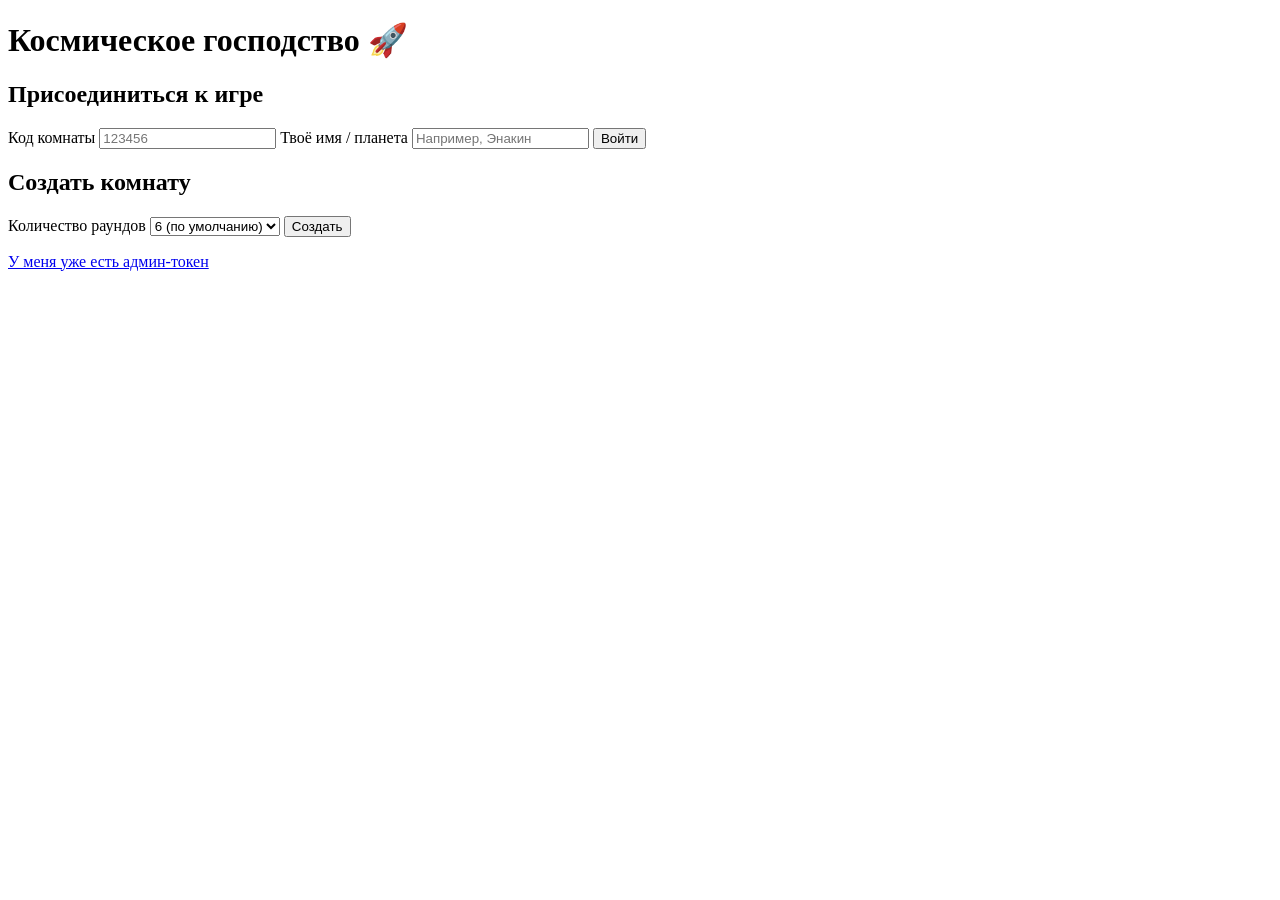
==== index.html @ 9dbd425e "Add files via upload" ====
<!DOCTYPE html>
<html lang="ru">
<head>
  <meta charset="UTF-8" />
  <meta name="viewport" content="width=device-width, initial-scale=1.0" />
  <title>Космическое господство — вход</title>
  <link rel="stylesheet" href="css/style.css" />
</head>
<body>
  <div class="container">
    <h1 class="title">Космическое господство 🚀</h1>

    <div class="card-grid">
      <!-- ИГРОК -->
      <div class="card">
        <h2>Присоединиться к игре</h2>
        <label>Код комнаты
          <input id="join-code" type="text" placeholder="123456" maxlength="6" inputmode="numeric" />
        </label>
        <label>Твоё имя / планета
          <input id="join-name" type="text" placeholder="Например, Энакин" maxlength="64" />
        </label>
        <button id="btn-join" class="btn btn-primary">Войти</button>
        <p id="join-error" class="error"></p>
      </div>

      <!-- АДМИН -->
      <div class="card">
        <h2>Создать комнату</h2>
        <label>Количество раундов
          <select id="rounds-total">
            <option value="6" selected>6 (по умолчанию)</option>
            <option value="5">5</option>
            <option value="7">7</option>
            <option value="8">8</option>
            <option value="10">10</option>
          </select>
        </label>
        <button id="btn-create" class="btn btn-secondary">Создать</button>
        <p id="create-error" class="error"></p>
      </div>
    </div>

    <div class="footer">
      <a href="admin.html">У меня уже есть админ-токен</a>
    </div>
  </div>

  <script src="js/config.js"></script>
  <script src="js/storage.js"></script>
  <script src="js/api.js"></script>
  <script src="js/index.js"></script>
</body>
</html>
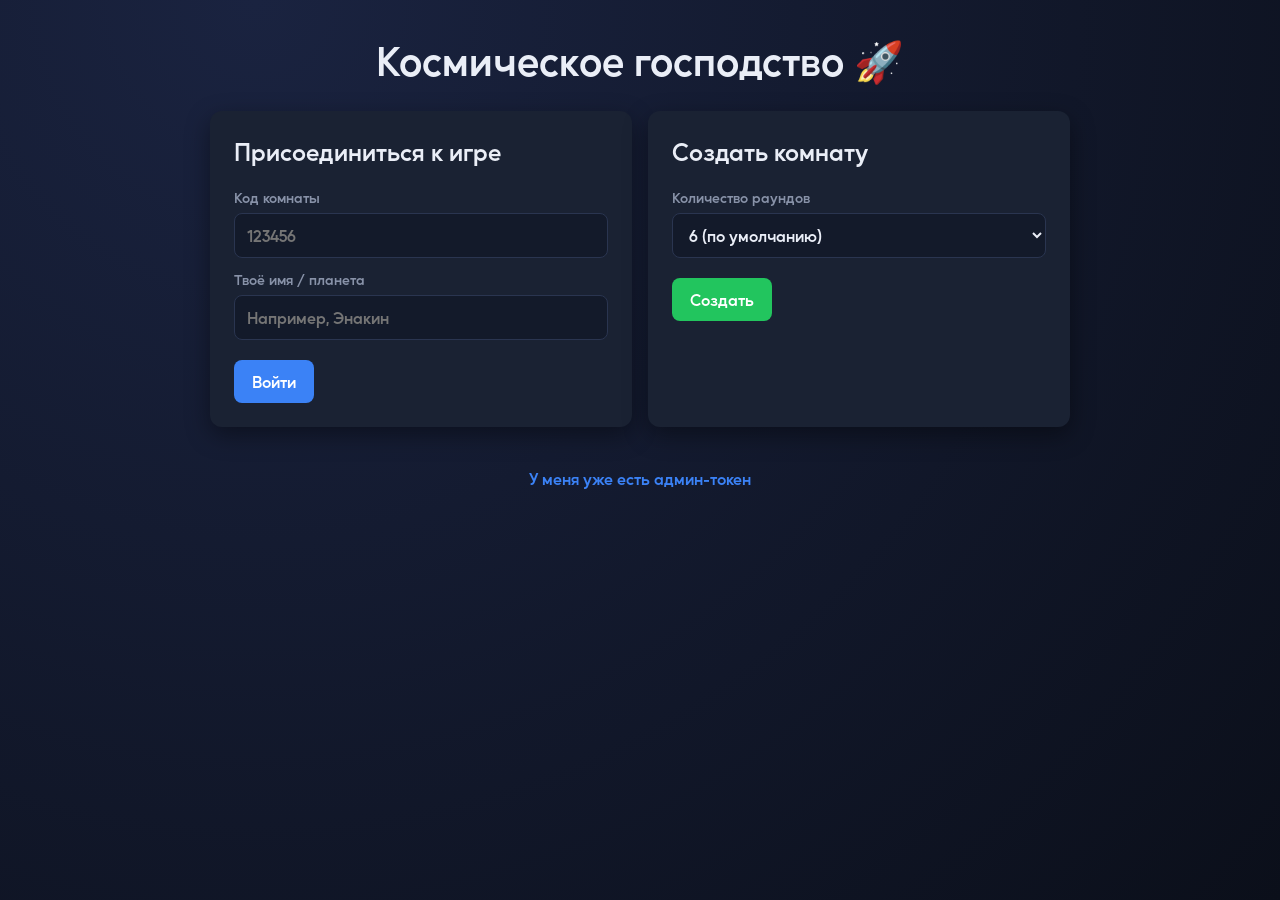
==== commit db894cd2: "Update index.html" ====
--- a/index.html
+++ b/index.html
@@ -51,4 +51,4 @@
   <script src="js/api.js"></script>
   <script src="js/index.js"></script>
 </body>
-</html>+</html>
--- a/css/style.css
+++ b/css/style.css
@@ -0,0 +1,432 @@
+/* css/style.css */
+@font-face {
+  font-family: "Musticapro";
+  src: url("../fonts/MusticaproSemibold.woff") format("woff"),
+       url("../fonts/MusticaproSemibold.ttf") format("truetype");
+  font-weight: 600;
+  font-style: normal;
+}
+
+:root {
+  --bg: #0b0f1a;
+  --bg-2: #131a2a;
+  --card: #1a2233;
+  --fg: #eaeef7;
+  --muted: #8892a8;
+  --primary: #3b82f6;
+  --primary-2: #2563eb;
+  --secondary: #22c55e;
+  --ghost: #475569;
+  --danger: #ef4444;
+  --radius: 12px;
+  --gap: 16px;
+}
+
+* { box-sizing: border-box; }
+
+body {
+  margin: 0;
+  font-family: "Musticapro", system-ui, -apple-system, "Segoe UI", sans-serif;
+  background: radial-gradient(circle at 20% 0%, #1a2340, var(--bg));
+  color: var(--fg);
+  min-height: 100vh;
+}
+
+.container {
+  max-width: 900px;
+  margin: 0 auto;
+  padding: 32px 20px 64px;
+}
+
+.title {
+  font-size: 40px;
+  margin: 0 0 24px;
+  text-align: center;
+}
+
+h2, h3 { margin-top: 0; }
+
+.card {
+  background: var(--card);
+  border-radius: var(--radius);
+  padding: 24px;
+  margin-bottom: var(--gap);
+  box-shadow: 0 8px 24px rgba(0,0,0,.4);
+}
+
+.card-grid {
+  display: grid;
+  grid-template-columns: 1fr 1fr;
+  gap: var(--gap);
+}
+
+@media (max-width: 700px) {
+  .card-grid { grid-template-columns: 1fr; }
+}
+
+label {
+  display: block;
+  margin: 12px 0;
+  color: var(--muted);
+  font-size: 14px;
+}
+
+input, select {
+  display: block;
+  width: 100%;
+  margin-top: 6px;
+  padding: 10px 12px;
+  font-size: 16px;
+  background: var(--bg-2);
+  color: var(--fg);
+  border: 1px solid #2a3550;
+  border-radius: 8px;
+  outline: none;
+  font-family: inherit;
+}
+
+input:focus, select:focus {
+  border-color: var(--primary);
+}
+
+.btn {
+  display: inline-block;
+  padding: 10px 18px;
+  font-size: 16px;
+  font-family: inherit;
+  border: none;
+  border-radius: 8px;
+  cursor: pointer;
+  transition: background 0.15s, transform 0.05s;
+  margin-top: 8px;
+}
+
+.btn:disabled { opacity: 0.5; cursor: not-allowed; }
+
+.btn-primary { background: var(--primary); color: #fff; }
+.btn-primary:hover:not(:disabled) { background: var(--primary-2); }
+
+.btn-secondary { background: var(--secondary); color: #fff; }
+.btn-secondary:hover:not(:disabled) { background: #16a34a; }
+
+.btn-ghost { background: var(--ghost); color: var(--fg); }
+.btn-ghost:hover:not(:disabled) { background: #3b465e; }
+
+.btn-small { padding: 4px 10px; font-size: 13px; }
+
+.error {
+  color: var(--danger);
+  font-size: 14px;
+  margin-top: 10px;
+  display: none;
+}
+
+.hidden { display: none !important; }
+
+.row {
+  display: flex;
+  gap: 10px;
+  flex-wrap: wrap;
+  margin-top: 12px;
+}
+
+.code {
+  font-family: monospace;
+  font-size: 22px;
+  letter-spacing: 4px;
+  background: var(--bg-2);
+  padding: 4px 12px;
+  border-radius: 8px;
+  color: var(--primary);
+  font-weight: bold;
+}
+
+.players {
+  list-style: none;
+  padding: 0;
+  margin: 12px 0;
+}
+
+.players li {
+  padding: 8px 12px;
+  background: var(--bg-2);
+  border-radius: 8px;
+  margin-bottom: 6px;
+}
+
+.footer {
+  text-align: center;
+  margin-top: 24px;
+  color: var(--muted);
+}
+
+.footer a {
+  color: var(--primary);
+  text-decoration: none;
+}
+
+
+/* --- Game screen --- */
+.game-header {
+  display: flex;
+  gap: 24px;
+  flex-wrap: wrap;
+  background: var(--card);
+  padding: 16px 20px;
+  border-radius: var(--radius);
+  margin-bottom: var(--gap);
+}
+
+.game-header .label {
+  color: var(--muted);
+  font-size: 13px;
+  display: block;
+}
+
+.deadline {
+  background: #3a1f1f;
+  border: 1px solid #662525;
+  color: #ff8888;
+  padding: 10px 16px;
+  border-radius: 8px;
+  margin-bottom: var(--gap);
+  font-family: monospace;
+}
+
+.cities {
+  display: grid;
+  grid-template-columns: repeat(auto-fill, minmax(180px, 1fr));
+  gap: 12px;
+}
+
+.city {
+  background: var(--bg-2);
+  padding: 14px;
+  border-radius: 10px;
+  border: 1px solid #263045;
+}
+
+.city-dead {
+  opacity: 0.4;
+  text-decoration: line-through;
+}
+
+.city-name {
+  font-weight: bold;
+  margin-bottom: 6px;
+}
+
+.city-stats {
+  font-size: 14px;
+  color: var(--muted);
+}
+
+.orders {
+  list-style: none;
+  padding: 0;
+}
+
+.orders li {
+  padding: 6px 12px;
+  background: var(--bg-2);
+  border-radius: 8px;
+  margin-bottom: 6px;
+}
+
+.actions {
+  display: grid;
+  grid-template-columns: repeat(auto-fill, minmax(220px, 1fr));
+  gap: 10px;
+}
+
+.btn-action {
+  background: var(--bg-2);
+  color: var(--fg);
+  border: 1px solid #2a3550;
+  text-align: left;
+  padding: 12px 16px;
+  font-family: inherit;
+  cursor: pointer;
+  border-radius: 10px;
+  transition: border-color 0.15s, background 0.15s;
+}
+
+.btn-action:hover { border-color: var(--primary); background: #1f2a40; }
+
+.btn-action .hint {
+  display: block;
+  font-size: 12px;
+  color: var(--muted);
+  margin-top: 4px;
+}
+
+.other-players {
+  display: flex;
+  gap: 10px;
+  flex-wrap: wrap;
+}
+
+.other-player {
+  background: var(--bg-2);
+  padding: 8px 14px;
+  border-radius: 8px;
+}
+
+.talk-list {
+  display: flex;
+  gap: 8px;
+  flex-wrap: wrap;
+}
+
+.muted { color: var(--muted); font-size: 14px; }
+
+/* --- Modal --- */
+.modal {
+  position: fixed;
+  inset: 0;
+  background: rgba(0,0,0,0.7);
+  display: flex;
+  align-items: center;
+  justify-content: center;
+  z-index: 100;
+}
+
+.modal-content {
+  background: var(--card);
+  padding: 24px;
+  border-radius: var(--radius);
+  min-width: 300px;
+  max-width: 500px;
+  max-height: 80vh;
+  overflow-y: auto;
+  display: flex;
+  flex-direction: column;
+  gap: 8px;
+}
+
+
+/* --- Admin --- */
+.admin-table {
+  width: 100%;
+  border-collapse: collapse;
+  margin-top: 8px;
+}
+
+.admin-table th,
+.admin-table td {
+  text-align: left;
+  padding: 8px 12px;
+  border-bottom: 1px solid #2a3550;
+  font-size: 15px;
+}
+
+.admin-table th {
+  color: var(--muted);
+  font-weight: normal;
+  font-size: 13px;
+}
+
+.events {
+  max-height: 300px;
+  overflow-y: auto;
+  display: flex;
+  flex-direction: column;
+  gap: 6px;
+}
+
+.event {
+  background: var(--bg-2);
+  padding: 10px 14px;
+  border-radius: 8px;
+  border-left: 3px solid var(--primary);
+  font-size: 14px;
+  animation: fadein 0.3s;
+}
+
+@keyframes fadein {
+  from { opacity: 0; transform: translateY(-4px); }
+  to { opacity: 1; transform: translateY(0); }
+}
+
+.summary {
+  background: var(--bg-2);
+  padding: 16px;
+  border-radius: 10px;
+  font-size: 14px;
+}
+
+.summary ul {
+  list-style: none;
+  padding: 0;
+}
+
+.summary li {
+  padding: 6px 0;
+  border-bottom: 1px solid #2a3550;
+}
+
+.dead-city {
+  color: var(--muted);
+  text-decoration: line-through;
+}
+
+
+.order-item {
+  display: flex;
+  justify-content: space-between;
+  align-items: center;
+}
+
+.order-remove {
+  background: transparent;
+  border: none;
+  color: var(--danger);
+  font-size: 18px;
+  cursor: pointer;
+  padding: 0 8px;
+  line-height: 1;
+}
+
+.order-remove:hover {
+  color: #ff6b6b;
+  transform: scale(1.2);
+}
+
+.talk-request {
+  background: var(--bg-2);
+  padding: 12px 16px;
+  border-radius: 10px;
+  margin-bottom: 8px;
+  border-left: 3px solid var(--primary);
+}
+
+.talk-request .ttl {
+  color: var(--danger);
+  font-weight: bold;
+  margin-left: 8px;
+}
+
+.talk-request .row {
+  margin-top: 8px;
+  gap: 8px;
+}
+
+
+.modal-wide {
+  min-width: 90vw;
+  max-width: 95vw;
+  max-height: 95vh;
+}
+
+.summary {
+  background: var(--bg-2);
+  padding: 12px 16px;
+  border-radius: 8px;
+  font-size: 14px;
+  margin: 12px 0;
+}
+
+
+#sanctions-block strong {
+  color: #ff8888;
+}
